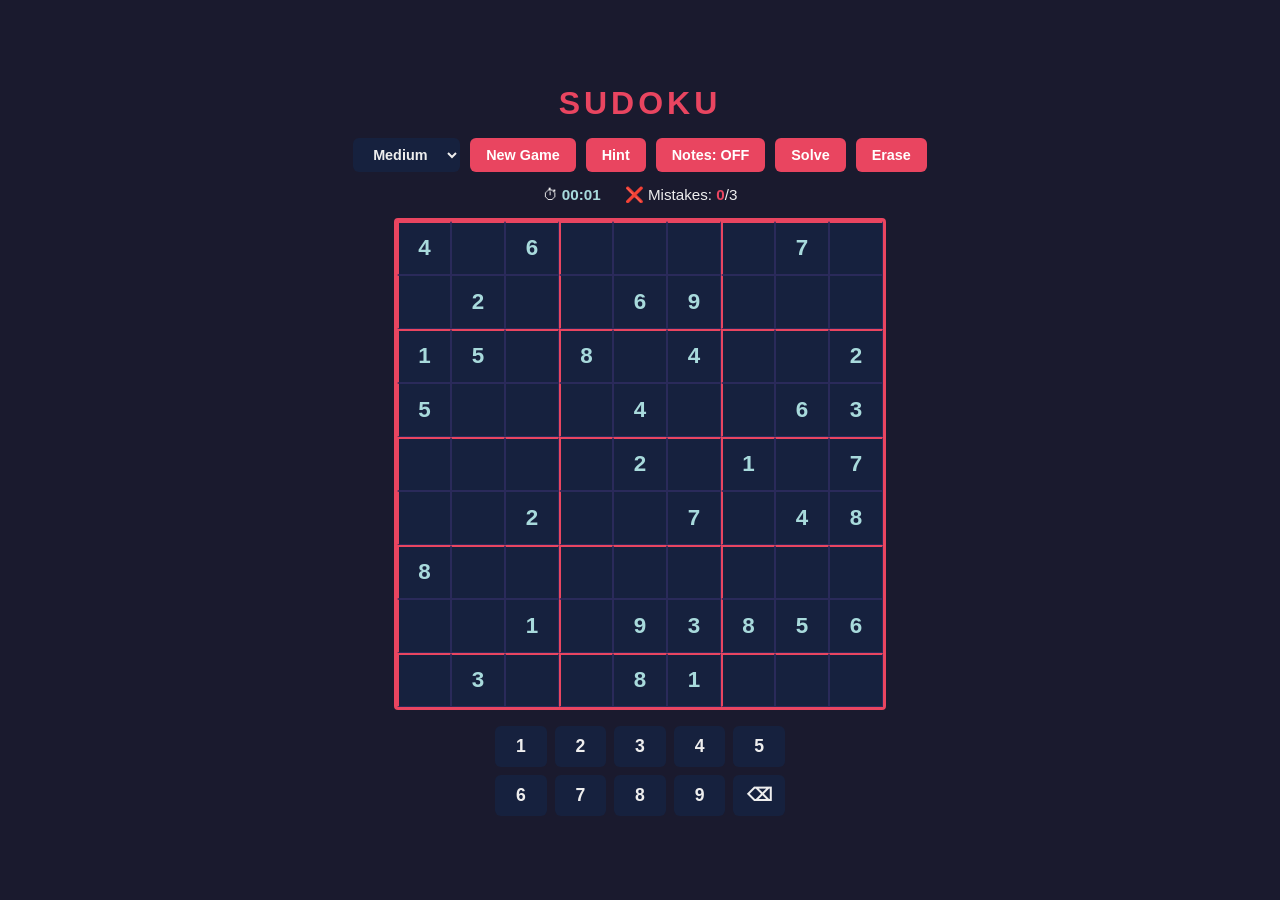
==== sudoku.html @ 45b61133 "Add Sudoku game (sudoku.html)" ====
<!DOCTYPE html>
<html lang="en">
<head>
  <meta charset="UTF-8" />
  <meta name="viewport" content="width=device-width, initial-scale=1.0" />
  <title>Sudoku</title>
  <style>
    *, *::before, *::after { box-sizing: border-box; margin: 0; padding: 0; }

    body {
      font-family: 'Segoe UI', Arial, sans-serif;
      background: #1a1a2e;
      color: #eee;
      min-height: 100vh;
      display: flex;
      flex-direction: column;
      align-items: center;
      justify-content: center;
      padding: 20px;
    }

    h1 {
      font-size: 2rem;
      letter-spacing: 4px;
      margin-bottom: 16px;
      color: #e94560;
      text-transform: uppercase;
    }

    /* ── toolbar ── */
    .toolbar {
      display: flex;
      gap: 10px;
      flex-wrap: wrap;
      justify-content: center;
      margin-bottom: 14px;
    }

    .toolbar select,
    .toolbar button {
      padding: 8px 16px;
      border: none;
      border-radius: 6px;
      font-size: 0.9rem;
      cursor: pointer;
      font-weight: 600;
      transition: filter 0.15s;
    }
    .toolbar select { background: #16213e; color: #eee; }
    .toolbar button { background: #e94560; color: #fff; }
    .toolbar button:hover,
    .toolbar select:hover { filter: brightness(1.15); }

    /* ── status ── */
    .status-bar {
      display: flex;
      gap: 24px;
      margin-bottom: 14px;
      font-size: 0.95rem;
    }
    #timer { color: #a8dadc; font-weight: 700; }
    #mistakes { color: #e94560; font-weight: 700; }

    /* ── board ── */
    .board-wrapper {
      position: relative;
    }

    #board {
      display: grid;
      grid-template-columns: repeat(9, 1fr);
      gap: 0;
      border: 3px solid #e94560;
      border-radius: 4px;
      background: #16213e;
      user-select: none;
    }

    .cell {
      width: 54px;
      height: 54px;
      display: flex;
      align-items: center;
      justify-content: center;
      font-size: 1.4rem;
      font-weight: 600;
      cursor: pointer;
      border: 1px solid #2a2a5a;
      transition: background 0.1s;
      position: relative;
    }

    /* thick box borders */
    .cell:nth-child(3n+1)  { border-left: 2px solid #e94560; }
    .cell:nth-child(n+1):nth-child(-n+9)   { border-top: 2px solid #e94560; }
    .cell:nth-child(n+19):nth-child(-n+27) { border-top: 2px solid #e94560; }
    .cell:nth-child(n+37):nth-child(-n+45) { border-top: 2px solid #e94560; }
    .cell:nth-child(n+55):nth-child(-n+63) { border-top: 2px solid #e94560; }
    .cell:nth-child(n+73):nth-child(-n+81) { border-top: 2px solid #e94560; }

    .cell.given  { color: #a8dadc; }
    .cell.player { color: #f4d03f; }
    .cell.error  { color: #e74c3c; }
    .cell.selected { background: #0f3460; }
    .cell.highlight { background: #1b2a4a; }
    .cell.same-num  { background: #1e3a5f; }

    /* pencil marks */
    .notes-grid {
      display: grid;
      grid-template-columns: repeat(3, 1fr);
      grid-template-rows: repeat(3, 1fr);
      width: 100%;
      height: 100%;
      position: absolute;
      inset: 0;
      padding: 1px;
    }
    .note-digit {
      font-size: 0.55rem;
      display: flex;
      align-items: center;
      justify-content: center;
      color: #aaa;
    }

    /* ── number pad ── */
    #numpad {
      display: grid;
      grid-template-columns: repeat(5, 1fr);
      gap: 8px;
      margin-top: 16px;
      width: 100%;
      max-width: 290px;
    }
    #numpad button {
      padding: 10px 0;
      border: none;
      border-radius: 6px;
      background: #16213e;
      color: #eee;
      font-size: 1.1rem;
      font-weight: 700;
      cursor: pointer;
      transition: background 0.15s, color 0.15s;
    }
    #numpad button:hover { background: #e94560; color: #fff; }
    #numpad button.active { background: #e94560; color: #fff; }

    /* ── overlay ── */
    #overlay {
      display: none;
      position: fixed;
      inset: 0;
      background: rgba(0,0,0,.75);
      align-items: center;
      justify-content: center;
      z-index: 10;
    }
    #overlay.show { display: flex; }
    .modal {
      background: #16213e;
      border: 2px solid #e94560;
      border-radius: 12px;
      padding: 40px 50px;
      text-align: center;
    }
    .modal h2 { font-size: 2rem; margin-bottom: 12px; color: #e94560; }
    .modal p  { font-size: 1.1rem; margin-bottom: 24px; color: #ccc; }
    .modal button {
      padding: 10px 28px;
      background: #e94560;
      color: #fff;
      border: none;
      border-radius: 8px;
      font-size: 1rem;
      font-weight: 700;
      cursor: pointer;
    }
  </style>
</head>
<body>

<h1>Sudoku</h1>

<div class="toolbar">
  <select id="difficulty">
    <option value="easy">Easy</option>
    <option value="medium" selected>Medium</option>
    <option value="hard">Hard</option>
  </select>
  <button id="btn-new">New Game</button>
  <button id="btn-hint">Hint</button>
  <button id="btn-notes">Notes: OFF</button>
  <button id="btn-solve">Solve</button>
  <button id="btn-erase">Erase</button>
</div>

<div class="status-bar">
  <span>⏱ <span id="timer">00:00</span></span>
  <span>❌ Mistakes: <span id="mistakes">0</span>/3</span>
</div>

<div class="board-wrapper">
  <div id="board"></div>
</div>

<div id="numpad">
  <!-- 1-9 + erase button built by JS -->
</div>

<div id="overlay">
  <div class="modal">
    <h2 id="modal-title">🎉 You Win!</h2>
    <p id="modal-msg">Puzzle solved in <span id="modal-time"></span>.</p>
    <button id="modal-btn">Play Again</button>
  </div>
</div>

<script>
(() => {
  'use strict';

  /* ── helpers ── */
  const $ = id => document.getElementById(id);

  /* ── Sudoku logic ── */

  function emptyGrid() { return Array.from({length:81}, ()=>0); }

  function idx(r,c){ return r*9+c; }

  function isValid(grid, pos, num) {
    const r = Math.floor(pos/9), c = pos%9;
    for (let i=0;i<9;i++){
      if (grid[idx(r,i)]===num && idx(r,i)!==pos) return false;
      if (grid[idx(i,c)]===num && idx(i,c)!==pos) return false;
    }
    const br=Math.floor(r/3)*3, bc=Math.floor(c/3)*3;
    for (let dr=0;dr<3;dr++) for (let dc=0;dc<3;dc++){
      const p=idx(br+dr,bc+dc);
      if (grid[p]===num && p!==pos) return false;
    }
    return true;
  }

  function shuffle(arr){
    for(let i=arr.length-1;i>0;i--){
      const j=Math.floor(Math.random()*(i+1));
      [arr[i],arr[j]]=[arr[j],arr[i]];
    }
    return arr;
  }

  function solve(grid, randomise=false){
    const nums = randomise ? shuffle([1,2,3,4,5,6,7,8,9]) : [1,2,3,4,5,6,7,8,9];
    for(let pos=0;pos<81;pos++){
      if(grid[pos]!==0) continue;
      for(const n of nums){
        if(isValid(grid,pos,n)){
          grid[pos]=n;
          if(solve(grid,randomise)) return true;
          grid[pos]=0;
        }
      }
      return false;
    }
    return true;
  }

  function generatePuzzle(clues){
    const solution = emptyGrid();
    solve(solution, true);

    const puzzle = solution.slice();
    const positions = shuffle([...Array(81).keys()]);
    let removed = 0;
    const target = 81 - clues;

    for(const pos of positions){
      if(removed>=target) break;
      const backup = puzzle[pos];
      puzzle[pos]=0;
      // verify unique solution by counting solutions (stop at 2)
      const test = puzzle.slice();
      if(countSolutions(test)===1){ removed++; } else { puzzle[pos]=backup; }
    }
    return { puzzle, solution };
  }

  function countSolutions(grid, limit=2){
    for(let pos=0;pos<81;pos++){
      if(grid[pos]!==0) continue;
      let count=0;
      for(let n=1;n<=9;n++){
        if(isValid(grid,pos,n)){
          grid[pos]=n;
          count+=countSolutions(grid,limit);
          grid[pos]=0;
          if(count>=limit) return count;
        }
      }
      return count;
    }
    return 1;
  }

  const CLUES = { easy: 46, medium: 32, hard: 24 };

  /* ── state ── */
  let solution=[], puzzle=[], board=[], given=new Set();
  let notes=Array.from({length:81},()=>new Set());
  let selected=-1, notesMode=false, mistakes=0;
  let timerID=null, elapsed=0;
  const MAX_MISTAKES=3;

  /* ── DOM refs ── */
  const boardEl   = $('board');
  const timerEl   = $('timer');
  const mistakesEl= $('mistakes');
  const overlay   = $('overlay');
  const modalTitle= $('modal-title');
  const modalMsg  = $('modal-msg');
  const modalTime = $('modal-time');
  const modalBtn  = $('modal-btn');
  const btnNotes  = $('btn-notes');

  /* ── build cells ── */
  const cells = [];
  for(let i=0;i<81;i++){
    const el=document.createElement('div');
    el.className='cell';
    el.dataset.i=i;
    el.addEventListener('click',()=>selectCell(i));
    boardEl.appendChild(el);
    cells.push(el);
  }

  /* ── build numpad ── */
  const numpadEl=$('numpad');
  for(let n=1;n<=9;n++){
    const btn=document.createElement('button');
    btn.textContent=n;
    btn.addEventListener('click',()=>inputDigit(n));
    numpadEl.appendChild(btn);
  }
  const eraseBtn=document.createElement('button');
  eraseBtn.textContent='⌫';
  eraseBtn.addEventListener('click',eraseCell);
  numpadEl.appendChild(eraseBtn);

  /* ── keyboard ── */
  document.addEventListener('keydown', e=>{
    if(e.key>='1'&&e.key<='9') inputDigit(+e.key);
    else if(e.key==='Backspace'||e.key==='Delete') eraseCell();
    else if(e.key==='ArrowUp'&&selected>=9)    selectCell(selected-9);
    else if(e.key==='ArrowDown'&&selected<72)  selectCell(selected+9);
    else if(e.key==='ArrowLeft'&&selected%9>0) selectCell(selected-1);
    else if(e.key==='ArrowRight'&&selected%9<8)selectCell(selected+1);
  });

  /* ── timer ── */
  function startTimer(){
    clearInterval(timerID);
    elapsed=0;
    timerEl.textContent='00:00';
    timerID=setInterval(()=>{
      elapsed++;
      const m=String(Math.floor(elapsed/60)).padStart(2,'0');
      const s=String(elapsed%60).padStart(2,'0');
      timerEl.textContent=`${m}:${s}`;
    },1000);
  }

  function stopTimer(){ clearInterval(timerID); }

  function formatTime(sec){
    const m=Math.floor(sec/60), s=sec%60;
    return `${m}m ${s}s`;
  }

  /* ── new game ── */
  function newGame(){
    const diff=$('difficulty').value;
    const clues=CLUES[diff];
    ({puzzle, solution}=generatePuzzle(clues));
    board=puzzle.slice();
    given=new Set(puzzle.reduce((a,v,i)=>v?[...a,i]:a,[]));
    notes=Array.from({length:81},()=>new Set());
    selected=-1;
    mistakes=0;
    mistakesEl.textContent=0;
    overlay.classList.remove('show');
    startTimer();
    render();
  }

  /* ── select cell ── */
  function selectCell(i){
    selected=i;
    render();
  }

  /* ── input digit ── */
  function inputDigit(n){
    if(selected<0||given.has(selected)) return;
    if(notesMode){
      if(notes[selected].has(n)) notes[selected].delete(n);
      else notes[selected].add(n);
      render();
      return;
    }
    notes[selected].clear();
    if(board[selected]===n){ board[selected]=0; render(); return; }
    board[selected]=n;
    if(n!==solution[selected]){
      mistakes++;
      mistakesEl.textContent=mistakes;
      if(mistakes>=MAX_MISTAKES){
        stopTimer();
        modalTitle.textContent='💀 Game Over';
        modalMsg.textContent='Too many mistakes!';
        modalTime.textContent='';
        overlay.classList.add('show');
        return;
      }
    }
    render();
    checkWin();
  }

  /* ── erase ── */
  function eraseCell(){
    if(selected<0||given.has(selected)) return;
    board[selected]=0;
    notes[selected].clear();
    render();
  }

  /* ── hint ── */
  $('btn-hint').addEventListener('click',()=>{
    const empties=[];
    for(let i=0;i<81;i++) if(!given.has(i)&&board[i]===0) empties.push(i);
    if(!empties.length) return;
    const pos=empties[Math.floor(Math.random()*empties.length)];
    given.add(pos);          // treat hinted cell as given
    board[pos]=solution[pos];
    notes[pos].clear();
    selected=pos;
    render();
    checkWin();
  });

  /* ── solve ── */
  $('btn-solve').addEventListener('click',()=>{
    stopTimer();
    board=solution.slice();
    render();
    overlay.classList.remove('show');
  });

  /* ── notes toggle ── */
  btnNotes.addEventListener('click',()=>{
    notesMode=!notesMode;
    btnNotes.textContent=`Notes: ${notesMode?'ON':'OFF'}`;
    btnNotes.style.background=notesMode?'#457b9d':'#e94560';
  });

  /* ── erase button ── */
  $('btn-erase').addEventListener('click',eraseCell);

  /* ── new game button ── */
  $('btn-new').addEventListener('click',newGame);
  modalBtn.addEventListener('click',newGame);

  /* ── win check ── */
  function checkWin(){
    if(board.every((v,i)=>v===solution[i])){
      stopTimer();
      modalTitle.textContent='🎉 You Win!';
      modalMsg.innerHTML=`Puzzle solved in <span id="modal-time"></span>.`;
      $('modal-time').textContent=formatTime(elapsed);
      overlay.classList.add('show');
    }
  }

  /* ── render ── */
  function render(){
    const selRow=selected<0?-1:Math.floor(selected/9);
    const selCol=selected<0?-1:selected%9;
    const selBox=selected<0?-1:(Math.floor(selRow/3)*3+Math.floor(selCol/3));
    const selNum=selected<0?0:board[selected];

    cells.forEach((el,i)=>{
      const r=Math.floor(i/9), c=i%9;
      const box=Math.floor(r/3)*3+Math.floor(c/3);
      const val=board[i];

      // classes
      el.className='cell';
      if(given.has(i)) el.classList.add('given');
      else if(val&&val!==solution[i]) el.classList.add('error');
      else if(val) el.classList.add('player');

      if(i===selected) el.classList.add('selected');
      else if(r===selRow||c===selCol||box===selBox) el.classList.add('highlight');
      if(selNum&&val===selNum&&i!==selected) el.classList.add('same-num');

      // content
      el.innerHTML='';
      if(val){
        el.textContent=val;
      } else if(notes[i].size){
        const ng=document.createElement('div');
        ng.className='notes-grid';
        for(let d=1;d<=9;d++){
          const nd=document.createElement('div');
          nd.className='note-digit';
          nd.textContent=notes[i].has(d)?d:'';
          ng.appendChild(nd);
        }
        el.appendChild(ng);
      }
    });
  }

  /* ── start ── */
  newGame();
})();
</script>
</body>
</html>
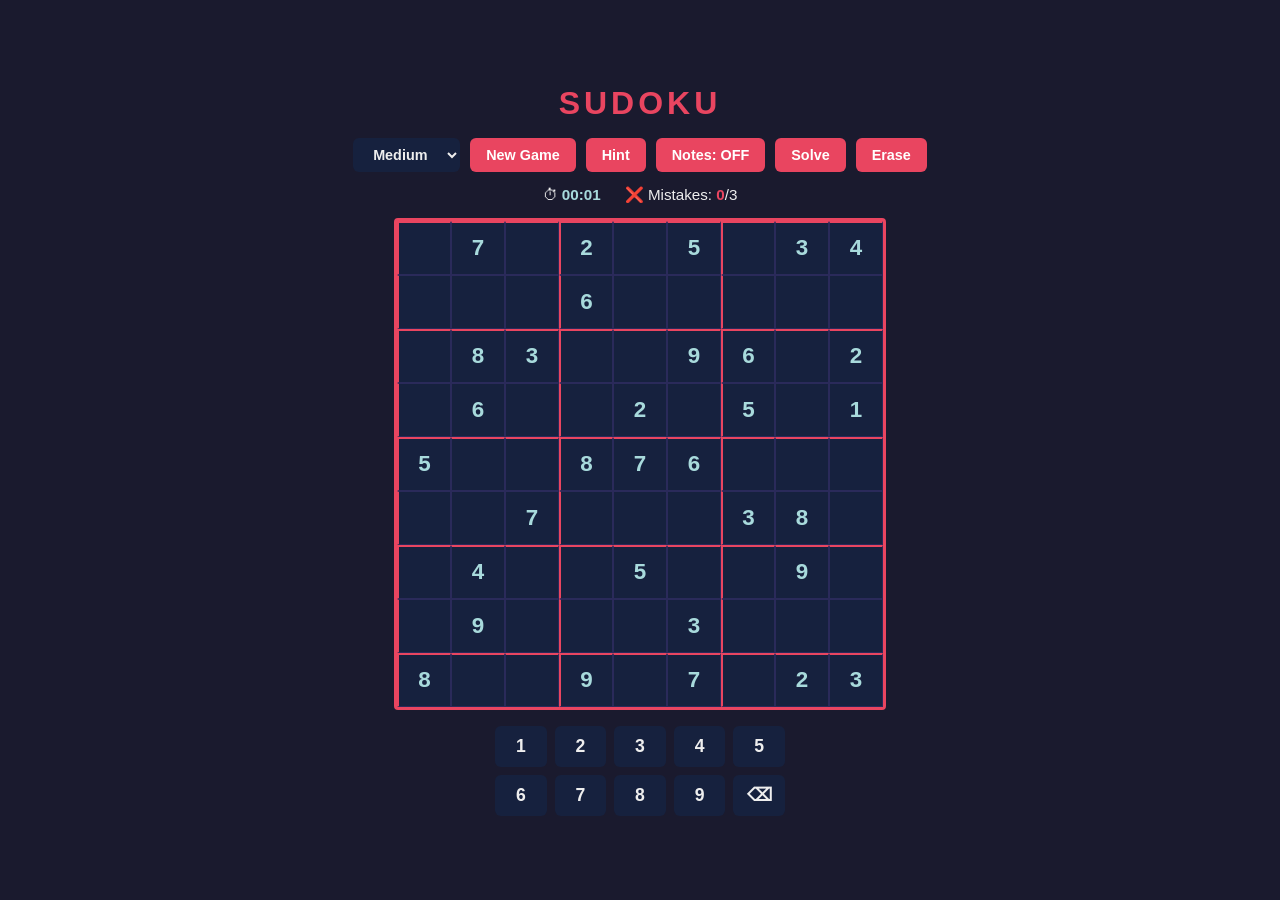
==== commit 1b339368: "Fix stale DOM reference and code review issues in sudoku.html" ====
--- a/sudoku.html
+++ b/sudoku.html
@@ -212,7 +212,7 @@
 <div id="overlay">
   <div class="modal">
     <h2 id="modal-title">🎉 You Win!</h2>
-    <p id="modal-msg">Puzzle solved in <span id="modal-time"></span>.</p>
+    <p id="modal-msg">Puzzle solved!</p>
     <button id="modal-btn">Play Again</button>
   </div>
 </div>
@@ -222,7 +222,7 @@
   'use strict';
 
   /* ── helpers ── */
-  const $ = id => document.getElementById(id);
+  const getById = id => document.getElementById(id);
 
   /* ── Sudoku logic ── */
 
@@ -252,14 +252,14 @@
     return arr;
   }
 
-  function solve(grid, randomise=false){
-    const nums = randomise ? shuffle([1,2,3,4,5,6,7,8,9]) : [1,2,3,4,5,6,7,8,9];
+  function solve(grid, randomize=false){
+    const nums = randomize ? shuffle([1,2,3,4,5,6,7,8,9]) : [1,2,3,4,5,6,7,8,9];
     for(let pos=0;pos<81;pos++){
       if(grid[pos]!==0) continue;
       for(const n of nums){
         if(isValid(grid,pos,n)){
           grid[pos]=n;
-          if(solve(grid,randomise)) return true;
+          if(solve(grid,randomize)) return true;
           grid[pos]=0;
         }
       }
@@ -305,7 +305,7 @@
     return 1;
   }
 
-  const CLUES = { easy: 46, medium: 32, hard: 24 };
+  const DIFFICULTY_CLUES = { easy: 46, medium: 32, hard: 24 };
 
   /* ── state ── */
   let solution=[], puzzle=[], board=[], given=new Set();
@@ -315,15 +315,14 @@
   const MAX_MISTAKES=3;
 
   /* ── DOM refs ── */
-  const boardEl   = $('board');
-  const timerEl   = $('timer');
-  const mistakesEl= $('mistakes');
-  const overlay   = $('overlay');
-  const modalTitle= $('modal-title');
-  const modalMsg  = $('modal-msg');
-  const modalTime = $('modal-time');
-  const modalBtn  = $('modal-btn');
-  const btnNotes  = $('btn-notes');
+  const boardEl   = getById('board');
+  const timerEl   = getById('timer');
+  const mistakesEl= getById('mistakes');
+  const overlay   = getById('overlay');
+  const modalTitle= getById('modal-title');
+  const modalMsg  = getById('modal-msg');
+  const modalBtn  = getById('modal-btn');
+  const btnNotes  = getById('btn-notes');
 
   /* ── build cells ── */
   const cells = [];
@@ -337,7 +336,7 @@
   }
 
   /* ── build numpad ── */
-  const numpadEl=$('numpad');
+  const numpadEl=getById('numpad');
   for(let n=1;n<=9;n++){
     const btn=document.createElement('button');
     btn.textContent=n;
@@ -381,8 +380,8 @@
 
   /* ── new game ── */
   function newGame(){
-    const diff=$('difficulty').value;
-    const clues=CLUES[diff];
+    const diff=getById('difficulty').value;
+    const clues=DIFFICULTY_CLUES[diff];
     ({puzzle, solution}=generatePuzzle(clues));
     board=puzzle.slice();
     given=new Set(puzzle.reduce((a,v,i)=>v?[...a,i]:a,[]));
@@ -420,7 +419,6 @@
         stopTimer();
         modalTitle.textContent='💀 Game Over';
         modalMsg.textContent='Too many mistakes!';
-        modalTime.textContent='';
         overlay.classList.add('show');
         return;
       }
@@ -438,7 +436,7 @@
   }
 
   /* ── hint ── */
-  $('btn-hint').addEventListener('click',()=>{
+  getById('btn-hint').addEventListener('click',()=>{
     const empties=[];
     for(let i=0;i<81;i++) if(!given.has(i)&&board[i]===0) empties.push(i);
     if(!empties.length) return;
@@ -452,7 +450,7 @@
   });
 
   /* ── solve ── */
-  $('btn-solve').addEventListener('click',()=>{
+  getById('btn-solve').addEventListener('click',()=>{
     stopTimer();
     board=solution.slice();
     render();
@@ -467,10 +465,10 @@
   });
 
   /* ── erase button ── */
-  $('btn-erase').addEventListener('click',eraseCell);
+  getById('btn-erase').addEventListener('click',eraseCell);
 
   /* ── new game button ── */
-  $('btn-new').addEventListener('click',newGame);
+  getById('btn-new').addEventListener('click',newGame);
   modalBtn.addEventListener('click',newGame);
 
   /* ── win check ── */
@@ -478,8 +476,7 @@
     if(board.every((v,i)=>v===solution[i])){
       stopTimer();
       modalTitle.textContent='🎉 You Win!';
-      modalMsg.innerHTML=`Puzzle solved in <span id="modal-time"></span>.`;
-      $('modal-time').textContent=formatTime(elapsed);
+      modalMsg.textContent=`Puzzle solved in ${formatTime(elapsed)}.`;
       overlay.classList.add('show');
     }
   }
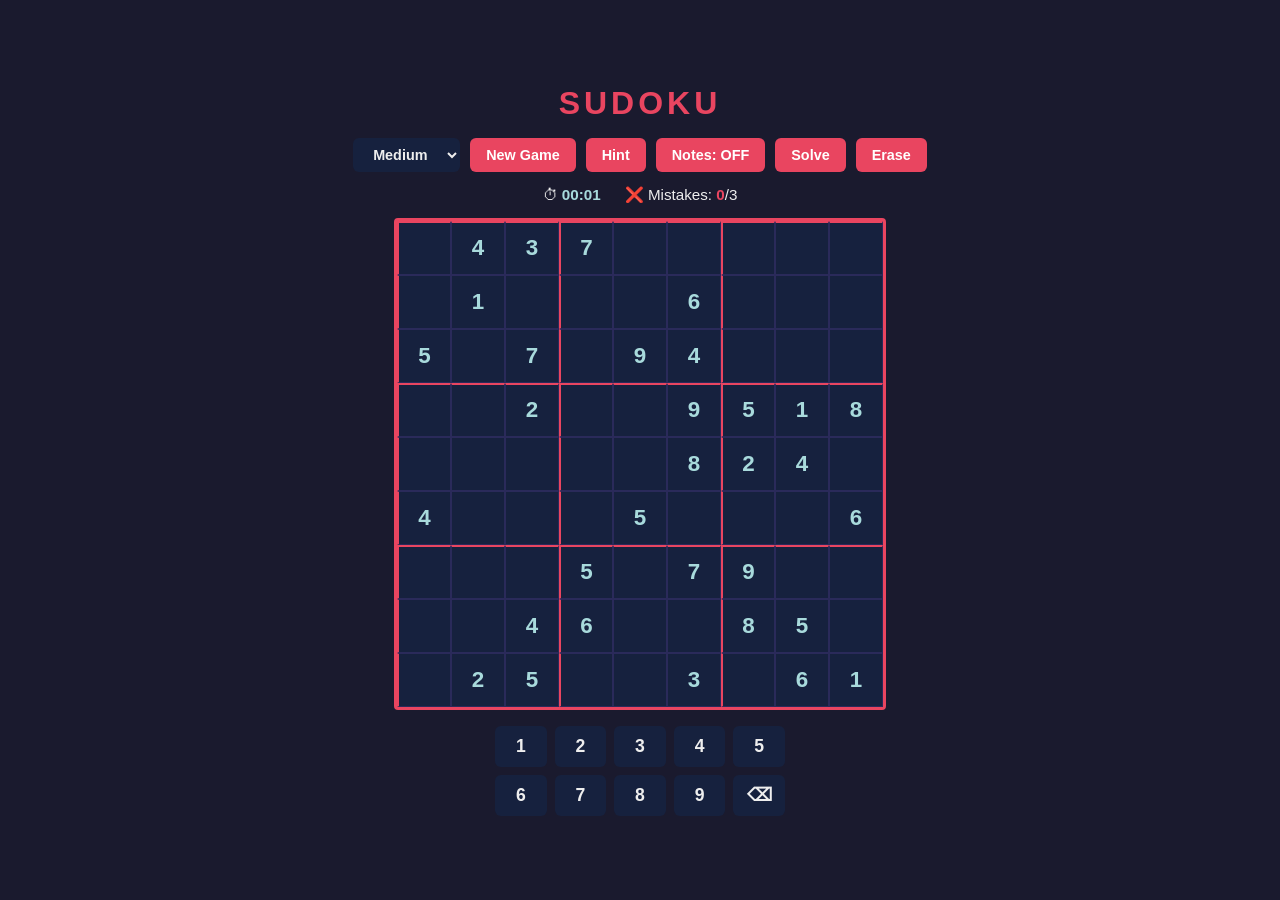
==== commit aa59b9d4: "Fix merge conflict in README.md and CSS box border selectors in sudoku.html" ====
--- a/sudoku.html
+++ b/sudoku.html
@@ -93,10 +93,8 @@
     /* thick box borders */
     .cell:nth-child(3n+1)  { border-left: 2px solid #e94560; }
     .cell:nth-child(n+1):nth-child(-n+9)   { border-top: 2px solid #e94560; }
-    .cell:nth-child(n+19):nth-child(-n+27) { border-top: 2px solid #e94560; }
-    .cell:nth-child(n+37):nth-child(-n+45) { border-top: 2px solid #e94560; }
+    .cell:nth-child(n+28):nth-child(-n+36) { border-top: 2px solid #e94560; }
     .cell:nth-child(n+55):nth-child(-n+63) { border-top: 2px solid #e94560; }
-    .cell:nth-child(n+73):nth-child(-n+81) { border-top: 2px solid #e94560; }
 
     .cell.given  { color: #a8dadc; }
     .cell.player { color: #f4d03f; }
